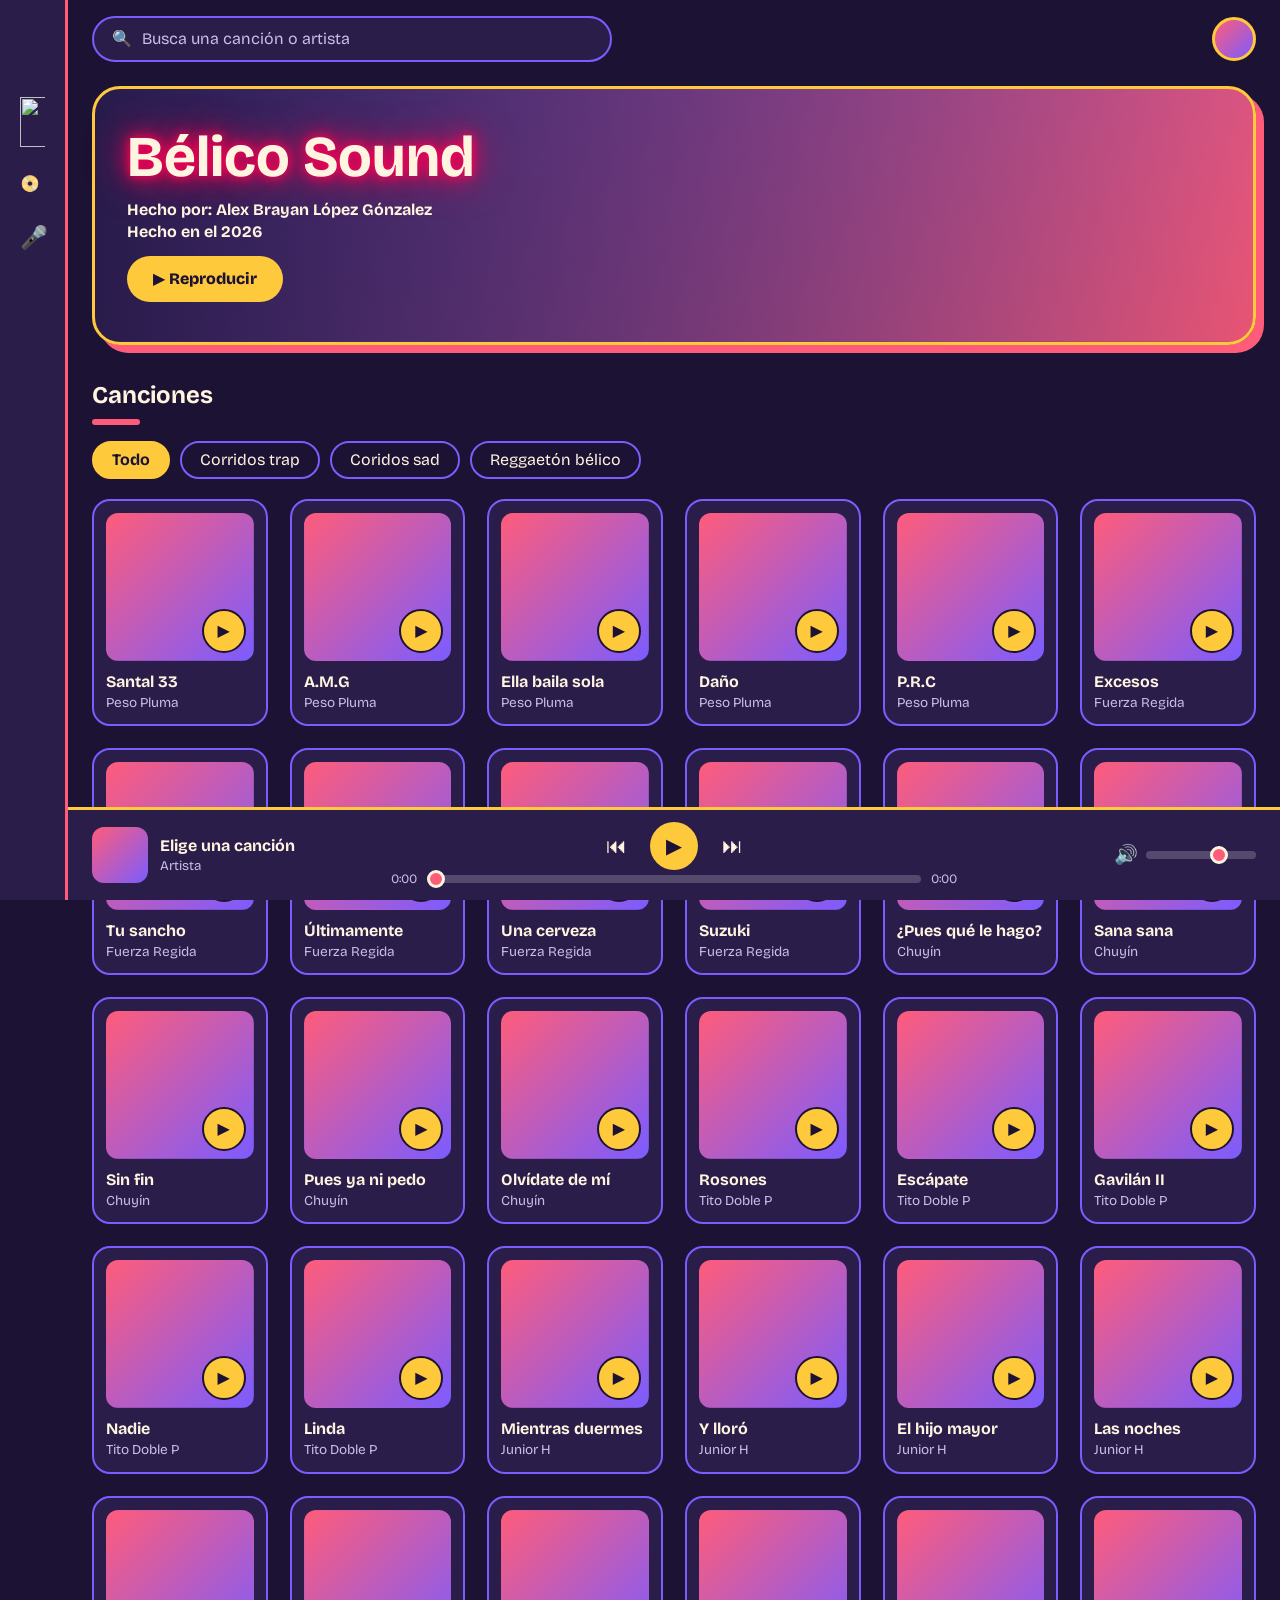
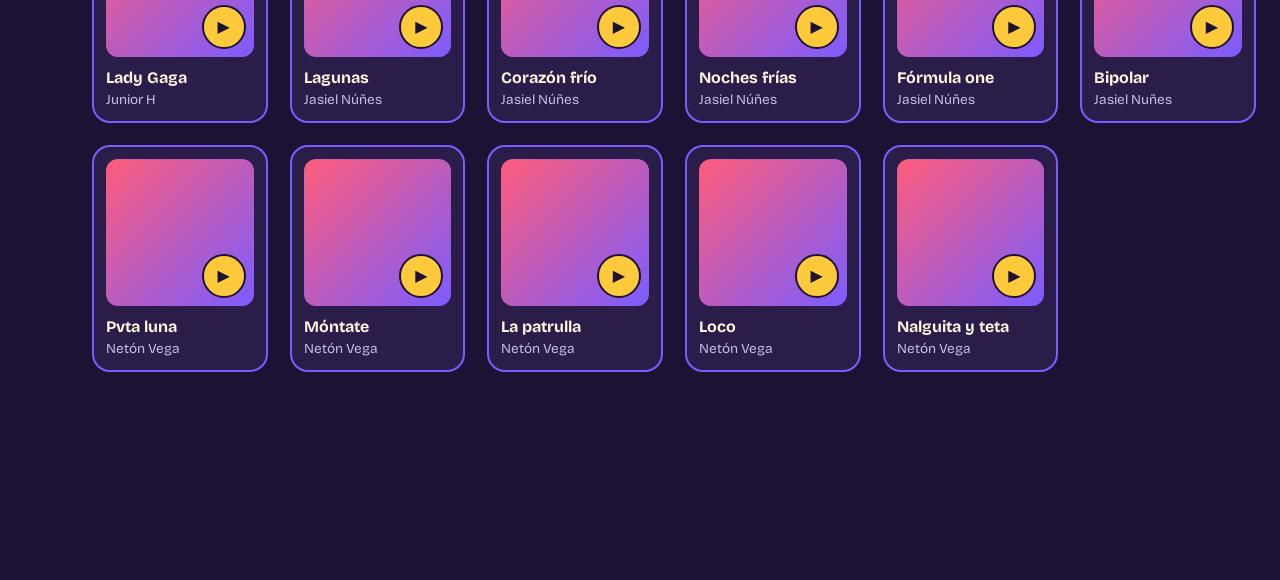
==== index.html @ 921a1dad "Add files via upload" ====
<!DOCTYPE html>
<html lang="es">
<head>
  <meta charset="UTF-8">
  <meta name="viewport" content="width=device-width, initial-scale=1">
  <title>Rancho Sonoro</title>
  <!-- Letra (necesita internet; si no hay, se usa una letra normal del sistema) -->
  <link href="https://fonts.googleapis.com/css2?family=Bricolage+Grotesque:wght@400;700;800&display=swap" rel="stylesheet">
  <link rel="stylesheet" href="style.css">
</head>
<body>

<!--
  =====================================================
  CÓMO ORGANIZAR TUS ARCHIVOS (todo en la misma carpeta):
    index.html   <- este archivo
    style.css
    musica/      <- aquí guardas tus .mp3
    img/         <- aquí guardas tus fotos (portadas, banner, artistas)
  =====================================================
-->

<!-- =====================================================
     1. MENÚ LATERAL
     Se abre solo al pasar el mouse. Cada <a> es un botón del menú.
     👉 AQUÍ VA: el logo/nombre de tu página y los enlaces a tus secciones.
     Para cambiar el ícono, cambia el emoji. Para cambiar el nombre, cambia el texto.
     ===================================================== -->
<nav class="menu">

  <h2><span class="texto">Regional Mexicano</span></h2>
  <a href="#inicio"><IMG SRC="img_inicio.png" height="50" width="50"> </span><span class="texto">Inicio</span></a>
  <a href="formulario.html">📀</span><span class="texto">Premium</span></a>
<div class="grupo">
  <a href="#" class="con"><span class="icono">🎤</span><span class="texto">Artistas 🔻</span></a>
  <div class="submenu" id="submenu">
   <a href="Peso_Pluma.html">Peso Pluma</a>
   <a href="fuerza_regida.html">Fuerza Regida</a>
   <a href="tito.html ">Tito Doble P</a>
   <a href="junior.html">Junior H</a>
   <a href="jasiel.html">Jasiel Núñes</a>
   <a href="chuyin.html ">Chuyín</a>
   <a href="neton.html">Netón Vega</a>
  </div>
</div>
</nav>

<main class="contenido">

  <!-- =====================================================
       2. BARRA DE ARRIBA
       👉 BUSCADOR: funciona solo, escribe y filtra las canciones por nombre o artista.
       👉 FOTO DE PERFIL: pon tu foto en data-img="img/perfil.jpg"
       ===================================================== -->
  <header class="barra-superior">
    <div class="buscador">
      <span>🔍</span>
      <input type="search" id="buscador" placeholder="Busca una canción o artista" autocomplete="off">
    </div>
    <div class="perfil" data-img="img_logo.jpg"></div>
  </header>

  <!-- =====================================================
       3. PORTADA GRANDE (HERO)
       👉 AQUÍ VA: un título principal, una frase corta y una imagen de fondo.
       Imagen de fondo: cambia data-img="img/banner.jpg"
       El botón reproduce la primera canción de la lista.
       ===================================================== -->
  <section class="hero" id="inicio" data-img="img/banner.jpg">
    <h1><font color="" style="text-shadow: 0 0 10px #ff0055, 0 0 20px #ff0055, 0 0 40px #ff0055;">Bélico Sound</h1></font>
    <h4><p>Hecho por: Alex Brayan López Gónzalez<br>
    Hecho en el 2026</p></h4>
    <button class="btn" id="btnHero">▶ Reproducir</button>
  </section>

  <!-- =====================================================
       4. CANCIONES
       👉 CATEGORÍAS: cada botón filtra las canciones. El nombre en data-categoria
          debe ser IGUAL al data-categoria de las canciones que quieras en esa categoría.
          (el botón "Todo" siempre muestra todas)
       ===================================================== -->
  <section class="seccion" id="canciones">
    <h2>Canciones</h2>

    <div class="categorias">
      <button class="chip activo" data-categoria="todo">Todo</button>
      <button class="chip" data-categoria="categoria1">Corridos trap</button>
      <button class="chip" data-categoria="categoria2">Coridos sad</button>
      <button class="chip" data-categoria="categoria3">Reggaetón bélico</button>
    </div>

    <!--
      👉 CADA CANCIÓN es un bloque <article class="cancion"> (hay 6 de ejemplo).
      Para AGREGAR una canción: copia un bloque completo y pégalo abajo.
      Para QUITAR una: borra el bloque completo.
      Lo que debes cambiar en cada bloque:
        data-src       = ruta del audio, ejemplo "musica/mi-cancion.mp3"
        data-img       = ruta de la portada, ejemplo "img/mi-portada.jpg"
        data-categoria = categoría (debe coincidir con un botón de arriba)
        <h3>           = nombre de la canción
        <p>            = nombre del artista
      Al hacer clic en la tarjeta (o en el botón ▶) se reproduce.
    -->
    <div class="lista" id="lista">

      <article class="cancion" data-src="musica1_peso pluma.mp3" data-img="img1_peso pluma.jpg" data-categoria="categoria1">
        <div class="cover"><button class="boton-play" aria-label="Reproducir">▶</button></div>
        <h3>Santal 33</h3>
        <p>Peso Pluma</p>
      </article>

      <article class="cancion" data-src="musica2_peso pluma.mp3" data-img="img2_peso pluma.jpg" data-categoria="categoria1">
        <div class="cover"><button class="boton-play" aria-label="Reproducir">▶</button></div>
        <h3>A.M.G</h3>
        <p>Peso Pluma</p>
      </article>
      <article class="cancion" data-src="musica3_peso pluma.mp3" data-img="img3_peso pluma.jpg" data-categoria="categoria1">

        <div class="cover"><button class="boton-play" aria-label="Reproducir">▶</button></div>
        <h3>Ella baila sola</h3>
        <p>Peso Pluma</p>
      </article>

      <article class="cancion" data-src="musica4_peso pluma.mp3" data-img="img4_peso pluma.jpg" data-categoria="categoria2">
        <div class="cover"><button class="boton-play" aria-label="Reproducir">▶</button></div>
        <h3>Daño</h3>
        <p>Peso Pluma</p>
      </article>
      <article class="cancion" data-src="musica5_peso pluma.mp3" data-img="img5_peso pluma.jpg" data-categoria="categoria1">
        <div class="cover"><button class="boton-play" aria-label="Reproducir">▶</button></div>
        <h3>P.R.C</h3>
        <p>Peso Pluma</p>
      </article>

      <article class="cancion" data-src="musica1_fuerza regida.mp3" data-img="img1_fuerza regida.jpg" data-categoria="categoria1">
        <div class="cover"><button class="boton-play" aria-label="Reproducir">▶</button></div>
        <h3>Excesos</h3>
        <p>Fuerza Regida</p>
      </article>

      <article class="cancion" data-src="musica2_fuerza regida.mp3" data-img="img2_fuerza regida.jpg" data-categoria="categoria1">
        <div class="cover"><button class="boton-play" aria-label="Reproducir">▶</button></div>
        <h3>Tu sancho</h3>
        <p>Fuerza Regida</p>
      </article>

      <article class="cancion" data-src="musica3_fuerza regida.mp3" data-img="img3_fuerza regida.jpg" data-categoria="categoria1">
        <div class="cover"><button class="boton-play" aria-label="Reproducir">▶</button></div>
        <h3>Últimamente</h3>
        <p>Fuerza Regida </p>
      </article>

      <article class="cancion" data-src="musica4_fuerza regida.mp3" data-img="img4_fuerza regida.jpg" data-categoria="categoria2">
        <div class="cover"><button class="boton-play" aria-label="Reproducir">▶</button></div>
        <h3>Una cerveza</h3>
        <p>Fuerza Regida</p>
      </article>

      <article class="cancion" data-src="musica5_fuerza regida.mp3" data-img="img5_fuerza regida.jpg" data-categoria="categoria3">
        <div class="cover"><button class="boton-play" aria-label="Reproducir">▶</button></div>
        <h3>Suzuki</h3>
        <p>Fuerza Regida</p>
      </article>
           <article class="cancion" data-src="musica1_chuyin.mp3" data-img="img1_chuyin.jpg" data-categoria="categoria1">
        <div class="cover"><button class="boton-play" aria-label="Reproducir">▶</button></div>
        <h3>¿Pues qué le hago?</h3>
        <p>Chuyín</p>
      </article>

      <article class="cancion" data-src="musica2_chuyin.mp3" data-img="img4_chuyin.jpg" data-categoria="categoria2">
        <div class="cover"><button class="boton-play" aria-label="Reproducir">▶</button></div>
        <h3>Sana sana</h3>
        <p>Chuyín</p>
      </article>

      <article class="cancion" data-src="musica3_chuyin.mp3" data-img="img3_chuyin.jpg" data-categoria="categoria2">
        <div class="cover"><button class="boton-play" aria-label="Reproducir">▶</button></div>
        <h3>Sin fin</h3>
        <p>Chuyín</p>
      </article>

      <article class="cancion" data-src="musica4_chuyin.mp3" data-img="img4_chuyin.jpg" data-categoria="categoria1">
        <div class="cover"><button class="boton-play" aria-label="Reproducir">▶</button></div>
        <h3>Pues ya ni pedo</h3>
        <p>Chuyín</p>
      </article>

      <article class="cancion" data-src="musica5_chuyin.mp3" data-img="img4_chuyin.jpg" data-categoria="categoria1">
        <div class="cover"><button class="boton-play" aria-label="Reproducir">▶</button></div>
        <h3>Olvídate de mí</h3>
        <p>Chuyín</p>
      </article>
         <article class="cancion" data-src="musica1_tito.mp3" data-img="img1_tito.jpg" data-categoria="categoria1">
        <div class="cover"><button class="boton-play" aria-label="Reproducir">▶</button></div>
        <h3>Rosones</h3>
        <p>Tito Doble P</p>
      </article>

      <article class="cancion" data-src="musica2_tito.mp3" data-img="img2_tito.jpg" data-categoria="categoria1">
        <div class="cover"><button class="boton-play" aria-label="Reproducir">▶</button></div>
        <h3>Escápate</h3>
        <p>Tito Doble P</p>
      </article>

      <article class="cancion" data-src="musica3_tito.mp3" data-img="img3_tito.jpg" data-categoria="categoria1">
        <div class="cover"><button class="boton-play" aria-label="Reproducir">▶</button></div>
        <h3>Gavilán II</h3>
        <p>Tito Doble P</p>
      </article>

      <article class="cancion" data-src="musica4_tito.mp3" data-img="img4_tito.jpg" data-categoria="categoria2">
        <div class="cover"><button class="boton-play" aria-label="Reproducir">▶</button></div>
        <h3>Nadie</h3>
        <p>Tito Doble P</p>
      </article>

      <article class="cancion" data-src="musica5_tito.mp3" data-img="img5_tito.jpg" data-categoria="categoria3">
        <div class="cover"><button class="boton-play" aria-label="Reproducir">▶</button></div>
        <h3>Linda</h3>
        <p>Tito Doble P</p>
      </article>
         <article class="cancion" data-src="musica1_junior h.mp3" data-img="img1_junior h.jpg" data-categoria="categoria2">
        <div class="cover"><button class="boton-play" aria-label="Reproducir">▶</button></div>
        <h3>Mientras duermes</h3>
        <p>Junior H</p>
      </article>

      <article class="cancion" data-src="musica2_junior h.mp3" data-img="img2_junior h.jpg" data-categoria="categoria2">
        <div class="cover"><button class="boton-play" aria-label="Reproducir">▶</button></div>
        <h3>Y lloró</h3>
        <p>Junior H</p>
      </article>

      <article class="cancion" data-src="musica3_junior h.mp3" data-img="img3_junior h.jpg" data-categoria="categoria1">
        <div class="cover"><button class="boton-play" aria-label="Reproducir">▶</button></div>
        <h3>El hijo mayor</h3>
         <p>Junior H</p>
      </article>

      <article class="cancion" data-src="musica4_junior h.mp3" data-img="img4_junior h.jpg" data-categoria="categoria2">
        <div class="cover"><button class="boton-play" aria-label="Reproducir">▶</button></div>
        <h3>Las noches</h3>
        <p>Junior H</p>
      </article>

      <article class="cancion" data-src="musica5_junior h.mp3" data-img="img5_junior h.jpg" data-categoria="categoria1">
        <div class="cover"><button class="boton-play" aria-label="Reproducir">▶</button></div>
        <h3>Lady Gaga</h3>
        <p>Junior H</p>
      </article>
        <article class="cancion" data-src="musica1_jasiel.mp3" data-img="img1_jasiel.jpg" data-categoria="categoria2">
        <div class="cover"><button class="boton-play" aria-label="Reproducir">▶</button></div>
        <h3>Lagunas</h3>
        <p>Jasiel Núñes</p>
      </article>

      <article class="cancion" data-src="musica2_jasiel.mp3" data-img="img2_jasiel.jpg" data-categoria="categoria2">
        <div class="cover"><button class="boton-play" aria-label="Reproducir">▶</button></div>
        <h3>Corazón frío</h3>
        <p>Jasiel Núñes</p>
      </article>

      <article class="cancion" data-src="musica3_jasiel.mp3" data-img="img3_jasiel.jpg" data-categoria="categoria2">
        <div class="cover"><button class="boton-play" aria-label="Reproducir">▶</button></div>
        <h3>Noches frías</h3>
        <p>Jasiel Núñes</p>
      </article>

      <article class="cancion" data-src="musica4_jasiel.mp3" data-img="img4_jasiel.jpg" data-categoria="categoria1">
        <div class="cover"><button class="boton-play" aria-label="Reproducir">▶</button></div>
        <h3>Fórmula one</h3>
        <p>Jasiel Núñes</p>
      </article>

      <article class="cancion" data-src="musica5_jasiel.mp3" data-img="img5_jasiel.jpg" data-categoria="categoria2">
        <div class="cover"><button class="boton-play" aria-label="Reproducir">▶</button></div>
        <h3>Bipolar</h3>
        <p>Jasiel Nuñes</p>
      </article>
       <article class="cancion" data-src="musica1_neton.mp3" data-img="img1_neton.jpg" data-categoria="categoria2">
        <div class="cover"><button class="boton-play" aria-label="Reproducir">▶</button></div>
        <h3>Pvta luna</h3>
        <p>Netón Vega</p>
      </article>

      <article class="cancion" data-src="musica2_neton.mp3" data-img="img2_neton.jpg" data-categoria="categoria3">
        <div class="cover"><button class="boton-play" aria-label="Reproducir">▶</button></div>
        <h3>Móntate</h3>
        <p>Netón Vega</p>
      </article>

      <article class="cancion" data-src="musica3_neton.mp3" data-img="img3_neton.jpg" data-categoria="categoria1">
        <div class="cover"><button class="boton-play" aria-label="Reproducir">▶</button></div>
        <h3>La patrulla</h3>
        <p>Netón Vega</p>
      </article>

      <article class="cancion" data-src="musica4_neton.mp3" data-img="img4_neton.jpg" data-categoria="categoria3">
        <div class="cover"><button class="boton-play" aria-label="Reproducir">▶</button></div>
        <h3>Loco</h3>
        <p>Netón Vega</p>
      </article>

      <article class="cancion" data-src="musica5_neton.mp3" data-img="img5_neton.jpg" data-categoria="categoria3">
        <div class="cover"><button class="boton-play" aria-label="Reproducir">▶</button></div>
        <h3>Nalguita y teta</h3>
        <p>Netón Vega</p>
      </article>




    </div>
    <p class="vacio" id="vacio" hidden>No hay resultados. Prueba con otra palabra o categoría.</p>
  </section>

 
</main>

<!-- =====================================================
     6. REPRODUCTOR (barra de abajo)
     No necesitas tocar nada aquí: muestra solo la canción que suena
     (portada, nombre, artista) y tiene anterior, play/pausa, siguiente,
     barra de progreso (puedes adelantar), volumen y silencio.
     ===================================================== -->
<footer class="reproductor">
  <div class="ahora">
    <div class="cover" id="pCover"></div>
    <div><b id="pTitulo">Elige una canción</b><small id="pArtista">Artista</small></div>
  </div>

  <div class="controles">
    <div class="botones">
      <button id="btnPrev" aria-label="Anterior">⏮</button>
      <button id="btnPlay" class="principal" aria-label="Reproducir o pausar">▶</button>
      <button id="btnNext" aria-label="Siguiente">⏭</button>
    </div>
    <div class="tiempo">
      <span id="tActual">0:00</span>
      <input type="range" id="barra" min="0" max="100" step="0.1" value="0" aria-label="Progreso de la canción">
      <span id="tTotal">0:00</span>
    </div>
  </div>

  <div class="volumen">
    <button id="btnMute" aria-label="Silenciar">🔊</button>
    <input type="range" id="vol" min="0" max="100" value="70" aria-label="Volumen">
  </div>
</footer>

<!-- Mensaje que aparece si no se encuentra un audio -->
<div class="aviso" id="aviso" hidden></div>

<!-- =====================================================
     7. JAVASCRIPT (lo que hace que todo funcione)
     No necesitas modificarlo para agregar canciones, fotos o categorías.
     ===================================================== -->
<script>
const $  = (s, p = document) => p.querySelector(s);
const $$ = (s, p = document) => [...p.querySelectorAll(s)];

// --- Imágenes: toma cada data-img y lo usa como fondo ---
$$('[data-img]').forEach(el => {
  if (el.dataset.img) el.style.setProperty('--img', `url("${el.dataset.img}")`);
});

// --- Variables ---
const audio = new Audio();
audio.volume = 0.7;
const canciones = $$('.cancion');
let actual = -1, categoria = 'todo', temporizador;

const buscador = $('#buscador'), vacio = $('#vacio'), aviso = $('#aviso');
const pTitulo = $('#pTitulo'), pArtista = $('#pArtista'), pCover = $('#pCover');
const btnPlay = $('#btnPlay'), barra = $('#barra'), vol = $('#vol'), btnMute = $('#btnMute');
const tActual = $('#tActual'), tTotal = $('#tTotal');

// --- Funciones de ayuda ---
const formato = t => isFinite(t) ? Math.floor(t / 60) + ':' + String(Math.floor(t % 60)).padStart(2, '0') : '0:00';
const pintar = input => input.style.setProperty('--p', (input.value / input.max * 100) + '%');

function mostrarAviso(msg) {
  aviso.textContent = msg;
  aviso.hidden = false;
  clearTimeout(temporizador);
  temporizador = setTimeout(() => aviso.hidden = true, 4000);
}

// --- Buscador + categorías ---
function filtrar() {
  const q = buscador.value.trim().toLowerCase();
  let visibles = 0;
  canciones.forEach(c => {
    const texto = (c.querySelector('h3').textContent + ' ' + c.querySelector('p').textContent).toLowerCase();
    const ok = texto.includes(q) && (categoria === 'todo' || c.dataset.categoria === categoria);
    c.hidden = !ok;
    if (ok) visibles++;
  });
  vacio.hidden = visibles > 0;
}

// --- Reproductor ---
function cargar(i) {
  actual = i;
  const c = canciones[i];
  audio.src = c.dataset.src;
  pTitulo.textContent = c.querySelector('h3').textContent;
  pArtista.textContent = c.querySelector('p').textContent;
  pCover.style.setProperty('--img', c.style.getPropertyValue('--img') || 'none');
  audio.play().catch(() => {});
}

function alternar() {                       // play / pausa
  if (actual < 0) {                         // si no hay canción elegida, pone la primera visible
    const primera = canciones.findIndex(c => !c.hidden);
    if (primera >= 0) cargar(primera);
    return;
  }
  audio.paused ? audio.play().catch(() => {}) : audio.pause();
}

function mover(dir) {                       // 1 = siguiente, -1 = anterior
  const visibles = canciones.filter(c => !c.hidden);
  if (!visibles.length) return;
  let k = visibles.indexOf(canciones[actual]);
  k = k < 0 ? 0 : (k + dir + visibles.length) % visibles.length;
  cargar(canciones.indexOf(visibles[k]));
}

function actualizarUI() {                   // cambia ▶ / ⏸ y resalta la tarjeta que suena
  btnPlay.textContent = audio.paused ? '▶' : '⏸';
  canciones.forEach((c, i) => {
    const suena = i === actual;
    c.classList.toggle('sonando', suena);
    c.querySelector('.boton-play').textContent = (suena && !audio.paused) ? '⏸' : '▶';
  });
}

// --- Eventos del audio ---
audio.addEventListener('play', actualizarUI);
audio.addEventListener('pause', actualizarUI);
audio.addEventListener('ended', () => mover(1));
audio.addEventListener('error', () => mostrarAviso('No se encontró el audio. Revisa la ruta en data-src.'));
audio.addEventListener('loadedmetadata', () => tTotal.textContent = formato(audio.duration));
audio.addEventListener('timeupdate', () => {
  barra.value = audio.duration ? audio.currentTime / audio.duration * 100 : 0;
  pintar(barra);
  tActual.textContent = formato(audio.currentTime);
});

// --- Controles ---
barra.addEventListener('input', () => {
  if (audio.duration) audio.currentTime = barra.value / 100 * audio.duration;
  pintar(barra);
});
vol.addEventListener('input', () => {
  audio.volume = vol.value / 100;
  audio.muted = false;
  btnMute.textContent = vol.value == 0 ? '🔇' : '🔊';
  pintar(vol);
});
btnMute.addEventListener('click', () => {
  audio.muted = !audio.muted;
  btnMute.textContent = audio.muted ? '🔇' : '🔊';
});
btnPlay.addEventListener('click', alternar);
$('#btnHero').addEventListener('click', alternar);
$('#btnNext').addEventListener('click', () => mover(1));
$('#btnPrev').addEventListener('click', () => {
  if (audio.currentTime > 3) audio.currentTime = 0; else mover(-1);
});

// --- Clic en una tarjeta: reproduce (o pausa si ya es la que suena) ---
canciones.forEach((c, i) => c.addEventListener('click', () => i === actual ? alternar() : cargar(i)));

// --- Categorías ---
$$('.chip').forEach(ch => ch.addEventListener('click', () => {
  $$('.chip').forEach(x => x.classList.remove('activo'));
  ch.classList.add('activo');
  categoria = ch.dataset.categoria;
  filtrar();
}));

// --- Artistas: al tocar uno, filtra por su nombre ---
$$('.artista').forEach(a => a.addEventListener('click', () => {
  const nombre = a.lastElementChild.textContent;
  buscador.value = buscador.value === nombre ? '' : nombre;
  filtrar();
  $('#canciones').scrollIntoView();
}));

buscador.addEventListener('input', filtrar);
$('#irBuscar').addEventListener('click', e => {
  e.preventDefault();
  window.scrollTo({ top: 0 });
  buscador.focus();
});

pintar(barra);
pintar(vol);
</script>
</body>
</html>
---- style.css ----
/* =====================================================
   PLANTILLA MUSICAL - style.css  (versión RESPONSIVA)
   Aquí cambias colores y tamaños. Todo lo de arriba (:root)
   es lo más fácil de modificar.
   Se adapta a: celular, tablet y computadora.
   ===================================================== */

/* ---------- 1. COLORES Y MEDIDAS (cámbialos a tu gusto) ---------- */
:root {
  --fondo: #1c1233;        /* color de fondo de toda la página */
  --tarjeta: #2a1d4a;      /* fondo de tarjetas, menú y reproductor */
  --texto: #fff4e0;        /* color del texto */
  --texto-suave: #c9bde6;  /* texto secundario (artista, tiempo) */
  --coral: #ff5c7a;        /* color de acento 1 */
  --sol: #ffc93c;          /* color de acento 2 (botón play) */
  --menta: #46e3b7;        /* color de acento 3 (hover) */
  --violeta: #7b5cff;      /* color de acento 4 (bordes) */
  --menu-cerrado: 68px;    /* ancho del menú cuando está cerrado (computadora) */
  --menu-abierto: 230px;   /* ancho del menú al pasar el mouse (computadora) */
  --barra-menu: 56px;      /* alto del menú de arriba (celular y tablet) */
  --radio: 18px;           /* qué tan redondeadas son las tarjetas */
}


/* ---------- 2. BASE ---------- */
* { box-sizing: border-box; margin: 0; padding: 0; }
[hidden] { display: none !important; }
html { scroll-behavior: smooth; -webkit-text-size-adjust: 100%; }
body {
  font-family: 'Bricolage Grotesque', system-ui, sans-serif;
  background: var(--fondo);
  color: var(--texto);
  min-height: 100vh;
  line-height: 1.4;
  overflow-x: hidden;            /* nunca scroll horizontal */
}
img, video { max-width: 100%; }
button, input { font: inherit; color: inherit; }
button { cursor: pointer; }
:focus-visible { outline: 3px solid var(--menta); outline-offset: 2px; }

/* Imágenes: si no pones foto se ve este degradado (así nunca queda vacío) */
.cover, .avatar, .perfil {
  background-image: var(--img, none), linear-gradient(135deg, var(--coral), var(--violeta));
  background-size: cover;
  background-position: center;
}

/* ---------- 3. MENÚ LATERAL (computadora: se abre al pasar el mouse) ---------- */
.menu {
  position: fixed; top: 0; bottom: 0; left: 0;
  width: var(--menu-cerrado);
  background: var(--tarjeta);
  border-right: 3px solid var(--coral);
  padding: 14px 10px;
  display: flex; flex-direction: column; gap: 6px;
  overflow-x: hidden;
  overflow-y: auto;
  z-index: 50;
  transition: width .3s ease;
}
.menu:hover, .menu:focus-within { width: var(--menu-abierto); }
.menu a {
  display: flex; align-items: center; gap: 14px;
  padding: 10px; border-radius: 14px;
  color: var(--texto); text-decoration: none; white-space: nowrap;
}
.menu a:hover { background: var(--fondo); }
.menu .icono { font-size: 1.4rem; width: 28px; text-align: center; flex-shrink: 0; }
.menu .icono-img { width: 30px; height: 30px; object-fit: contain; flex-shrink: 0; }
.menu .texto { opacity: 0; transition: opacity .2s; }
.menu:hover .texto, .menu:focus-within .texto { opacity: 1; }
.menu .logo { font-weight: 800; font-size: 1.15rem; color: var(--sol); margin-bottom: 14px; }

/* Submenú de artistas: se despliega hacia abajo dentro del menú */
.grupo { position: relative; }
.submenu {
  display: none;
  flex-direction: column; gap: 2px;
  padding: 2px 0 6px 18px;
}
.submenu a { padding: 8px 10px; font-size: .95rem; }
.grupo.abierto .submenu { display: flex; }

/* ---------- 4. CONTENIDO PRINCIPAL ---------- */
.contenido { margin-left: var(--menu-cerrado); padding: 0 24px 170px; }

/* Barra de arriba: buscador + foto de perfil */
.barra-superior {
  position: sticky; top: 0; z-index: 20;
  display: flex; align-items: center; gap: 14px;
  padding: 16px 0; background: var(--fondo);
}
.buscador {
  flex: 1; min-width: 0; max-width: 520px;
  display: flex; align-items: center; gap: 10px;
  background: var(--tarjeta);
  border: 2px solid var(--violeta);
  border-radius: 99px; padding: 10px 18px;
}
.buscador:focus-within { border-color: var(--menta); }
.buscador input { flex: 1; min-width: 0; width: 100%; text-overflow: ellipsis; background: none; border: 0; outline: 0; }
.buscador input::placeholder { color: var(--texto-suave); }
.perfil { width: 44px; height: 44px; border-radius: 50%; border: 3px solid var(--sol); margin-left: auto; flex-shrink: 0; }

/* Portada grande (hero) */
.hero {
  min-height: 250px;
  margin: 8px 0 34px;
  padding: 40px 32px;
  display: flex; flex-direction: column; justify-content: flex-end; gap: 12px;
  border: 3px solid var(--sol);
  border-radius: 28px;
  box-shadow: 8px 8px 0 var(--coral);
  background-image:
    linear-gradient(90deg, rgba(28, 18, 51, .88), rgba(28, 18, 51, .1)),
    var(--img, none),
    linear-gradient(120deg, var(--violeta), var(--coral));
  background-size: cover;
  background-position: center;
}
.hero h1 { font-size: clamp(2rem, 6vw, 3.6rem); line-height: 1; max-width: 14ch; overflow-wrap: break-word; }
.hero p { max-width: 40ch; }
.neon { text-shadow: 0 0 10px #ff0055, 0 0 20px #ff0055, 0 0 40px #ff0055; }
.creditos { font-size: 1rem; font-weight: 700; }
.btn {
  align-self: flex-start;
  background: var(--sol); color: var(--fondo);
  border: 0; border-radius: 99px;
  padding: 12px 26px; font-weight: 800;
}
.btn:hover { background: var(--menta); }

/* Biografía del artista (texto + foto) - reemplaza la tabla de antes */
.bio { display: flex; align-items: center; gap: 28px; }
.bio p {
  flex: 1; min-width: 0; max-width: none;
  text-align: justify; hyphens: auto; overflow-wrap: break-word;
}
.foto-artista {
  flex: 0 0 auto;
  width: min(38%, 400px); height: auto;
  object-fit: contain;   /* la foto se ve completa, sin recortes */
  border: 2px solid #00ffff;
  box-shadow: 0 0 15px #00ffff, 0 0 30px #00ffff;
  border-radius: 16px;
}

/* Video del artista */
.video {
  display: block;
  width: 100%; max-width: 840px; height: auto;
  aspect-ratio: 16 / 9;
  margin: 0 auto;
  background: #000;
  border-radius: 12px;
}
.hero-video { align-items: center; justify-content: center; }

/* Secciones */
.seccion { margin-bottom: 38px; scroll-margin-top: 80px; }
.seccion h2 { font-size: 1.5rem; margin-bottom: 16px; }
.seccion h2::after {
  content: ""; display: block;
  width: 48px; height: 6px; margin-top: 6px;
  background: var(--coral); border-radius: 99px;
}

/* Botones de categoría */
.categorias { display: flex; flex-wrap: wrap; gap: 10px; margin-bottom: 20px; }
.chip {
  background: none; border: 2px solid var(--violeta);
  border-radius: 99px; padding: 6px 18px;
}
.chip:hover { border-color: var(--menta); }
.chip.activo { background: var(--sol); border-color: var(--sol); color: var(--fondo); font-weight: 700; }

/* ---------- 5. TARJETAS DE CANCIONES ---------- */
.lista {
  display: grid;
  grid-template-columns: repeat(auto-fill, minmax(160px, 1fr));
  gap: 22px;
}
.cancion {
  position: relative; cursor: pointer;
  background: var(--tarjeta);
  border: 2px solid var(--violeta);
  border-radius: var(--radio);
  padding: 12px;
  min-width: 0;
  transition: transform .2s, box-shadow .2s;
}
.cancion:hover { transform: translate(-3px, -3px); box-shadow: 6px 6px 0 var(--menta); }
.cancion.sonando { border-color: var(--sol); box-shadow: 6px 6px 0 var(--sol); }
.cancion .cover { aspect-ratio: 1; border-radius: 12px; position: relative; margin-bottom: 10px; }
.cancion h3, .cancion p { white-space: nowrap; overflow: hidden; text-overflow: ellipsis; }
.cancion h3 { font-size: 1rem; }
.cancion p { font-size: .85rem; color: var(--texto-suave); }
.boton-play {
  position: absolute; right: 8px; bottom: 8px;
  width: 44px; height: 44px; border-radius: 50%;
  background: var(--sol); color: var(--fondo);
  border: 2px solid var(--fondo);
}
.boton-play:hover { background: var(--menta); }
.vacio { color: var(--texto-suave); padding: 20px 0; }

/* ---------- 6. ARTISTAS ---------- */
.artistas { display: flex; gap: 22px; overflow-x: auto; padding: 4px 4px 14px; }
.artista { background: none; border: 0; text-align: center; flex-shrink: 0; width: 96px; }
.artista .avatar {
  display: block; width: 84px; height: 84px; margin: 0 auto 8px;
  border-radius: 50%; border: 3px solid var(--coral);
}
.artista:hover .avatar { border-color: var(--menta); }

/* ---------- 7. REPRODUCTOR (barra de abajo) ---------- */
.reproductor {
  position: fixed; left: var(--menu-cerrado); right: 0; bottom: 0; z-index: 40;
  display: grid; grid-template-columns: 1fr 2fr 1fr;
  align-items: center; gap: 16px;
  padding: 12px 24px calc(12px + env(safe-area-inset-bottom, 0px));
  background: var(--tarjeta);
  border-top: 3px solid var(--sol);
}
.ahora { display: flex; align-items: center; gap: 12px; min-width: 0; }
.ahora .cover { width: 56px; height: 56px; border-radius: 12px; flex-shrink: 0; }
.ahora div:last-child { min-width: 0; }
.ahora b, .ahora small { display: block; white-space: nowrap; overflow: hidden; text-overflow: ellipsis; }
.ahora small { color: var(--texto-suave); }
.botones { display: flex; justify-content: center; align-items: center; gap: 14px; }
.botones button { background: none; border: 0; font-size: 1.3rem; width: 40px; height: 40px; }
.botones .principal { background: var(--sol); color: var(--fondo); border-radius: 50%; width: 48px; height: 48px; }
.tiempo { display: flex; align-items: center; gap: 10px; font-size: .8rem; color: var(--texto-suave); }
.tiempo input { flex: 1; min-width: 0; }
.volumen { display: flex; align-items: center; gap: 8px; justify-content: flex-end; }
.volumen button { background: none; border: 0; font-size: 1.2rem; }
.volumen input { width: 110px; }

/* Barras deslizantes (progreso y volumen) */
input[type=range] {
  -webkit-appearance: none; appearance: none;
  height: 8px; border-radius: 99px; cursor: pointer;
  background: linear-gradient(90deg, var(--sol) var(--p, 0%), rgba(255, 255, 255, .2) var(--p, 0%));
}
input[type=range]::-webkit-slider-thumb {
  -webkit-appearance: none; width: 18px; height: 18px;
  border-radius: 50%; background: var(--coral); border: 3px solid var(--texto);
}
input[type=range]::-moz-range-thumb {
  width: 12px; height: 12px;
  border-radius: 50%; background: var(--coral); border: 3px solid var(--texto);
}

/* Mensaje de aviso (por ejemplo si no encuentra el audio) */
.aviso {
  position: fixed; left: 50%; bottom: 120px; transform: translateX(-50%);
  background: var(--coral); color: var(--fondo);
  padding: 10px 20px; border-radius: 99px; font-weight: 700;
  z-index: 60; max-width: 90vw; text-align: center;
}

/* ---------- 8. RESPONSIVO ---------- */

/* Computadora: el submenú se abre también al pasar el mouse */
@media (min-width: 801px) {
  .grupo:hover .submenu { display: flex; }
  .menu:not(:hover):not(:focus-within) .submenu { display: none; }
}

/* Pantallas muy grandes */
@media (min-width: 1500px) {
  .lista { grid-template-columns: repeat(auto-fill, minmax(190px, 1fr)); }
}

/* Tablet y celular: el menú pasa ARRIBA como barra horizontal */
@media (max-width: 800px) {
  :root { --menu-abierto: 100%; }

  .menu, .menu:hover, .menu:focus-within {
    width: 100%; height: var(--barra-menu);
    top: 0; right: 0; bottom: auto;
    flex-direction: row; align-items: center; gap: 4px;
    padding: 0 8px;
    border-right: 0; border-bottom: 3px solid var(--coral);
    overflow: visible;
    transition: none;
  }
  .menu h2 { display: none; }
  .menu > a, .menu .grupo { flex: 1 1 0; min-width: 0; }
  .menu a { justify-content: center; padding: 8px 6px; gap: 8px; font-size: .95rem; }
  .menu .texto { opacity: 1; overflow: hidden; text-overflow: ellipsis; }

  /* el submenú cae justo debajo de la barra, ocupando todo el ancho */
  .grupo { position: static; }
  .submenu {
    position: absolute; top: 100%; left: 0; right: 0;
    flex-direction: row; flex-wrap: wrap; justify-content: center; gap: 8px;
    max-height: calc(100vh - var(--barra-menu)); overflow-y: auto;
    padding: 14px 12px;
    background: var(--tarjeta);
    border-bottom: 3px solid var(--coral);
  }
  .submenu a {
    border: 2px solid var(--violeta); border-radius: 99px;
    padding: 8px 16px; flex: 0 0 auto;
  }

  .contenido { margin-left: 0; padding: var(--barra-menu) 14px 190px; }
  .barra-superior { top: var(--barra-menu); padding: 12px 0; }
  .seccion { scroll-margin-top: 140px; }
  .hero { padding: 28px 20px; min-height: 210px; }

  /* biografía: foto arriba, texto abajo */
  .bio { flex-direction: column-reverse; align-items: stretch; gap: 18px; }
  .bio p { text-align: left; }
  .foto-artista { width: 100%; max-width: 360px; align-self: center; }

  .lista { grid-template-columns: repeat(auto-fill, minmax(130px, 1fr)); gap: 16px; }

  .reproductor {
    left: 0;
    grid-template-columns: 1fr auto; gap: 8px 12px;
    padding: 10px 14px calc(10px + env(safe-area-inset-bottom, 0px));
  }
  .controles { display: contents; }
  .botones { grid-column: 2; grid-row: 1; }
  .tiempo { grid-column: 1 / -1; grid-row: 2; }
  .volumen { display: none; }
  .aviso { bottom: 150px; }
}

/* Celulares pequeños */
@media (max-width: 480px) {
  .menu a { font-size: .85rem; gap: 6px; padding: 8px 4px; }
  .contenido { padding-left: 12px; padding-right: 12px; }
  .hero { border-radius: 20px; box-shadow: 5px 5px 0 var(--coral); padding: 22px 16px; margin-bottom: 26px; }
  .seccion h2 { font-size: 1.3rem; }
  .lista { grid-template-columns: repeat(2, minmax(0, 1fr)); gap: 12px; }
  .cancion { padding: 8px; }
  .boton-play { width: 38px; height: 38px; right: 6px; bottom: 6px; }
  .chip { padding: 6px 14px; font-size: .9rem; }
  .ahora .cover { width: 46px; height: 46px; }
  .botones { gap: 6px; }
}

/* Celular en horizontal (poca altura): la barra de búsqueda ya no se queda fija */
@media (max-height: 480px) and (orientation: landscape) {
  .barra-superior { position: static; }
  .contenido { padding-bottom: 130px; }
  .hero { min-height: 160px; }
}
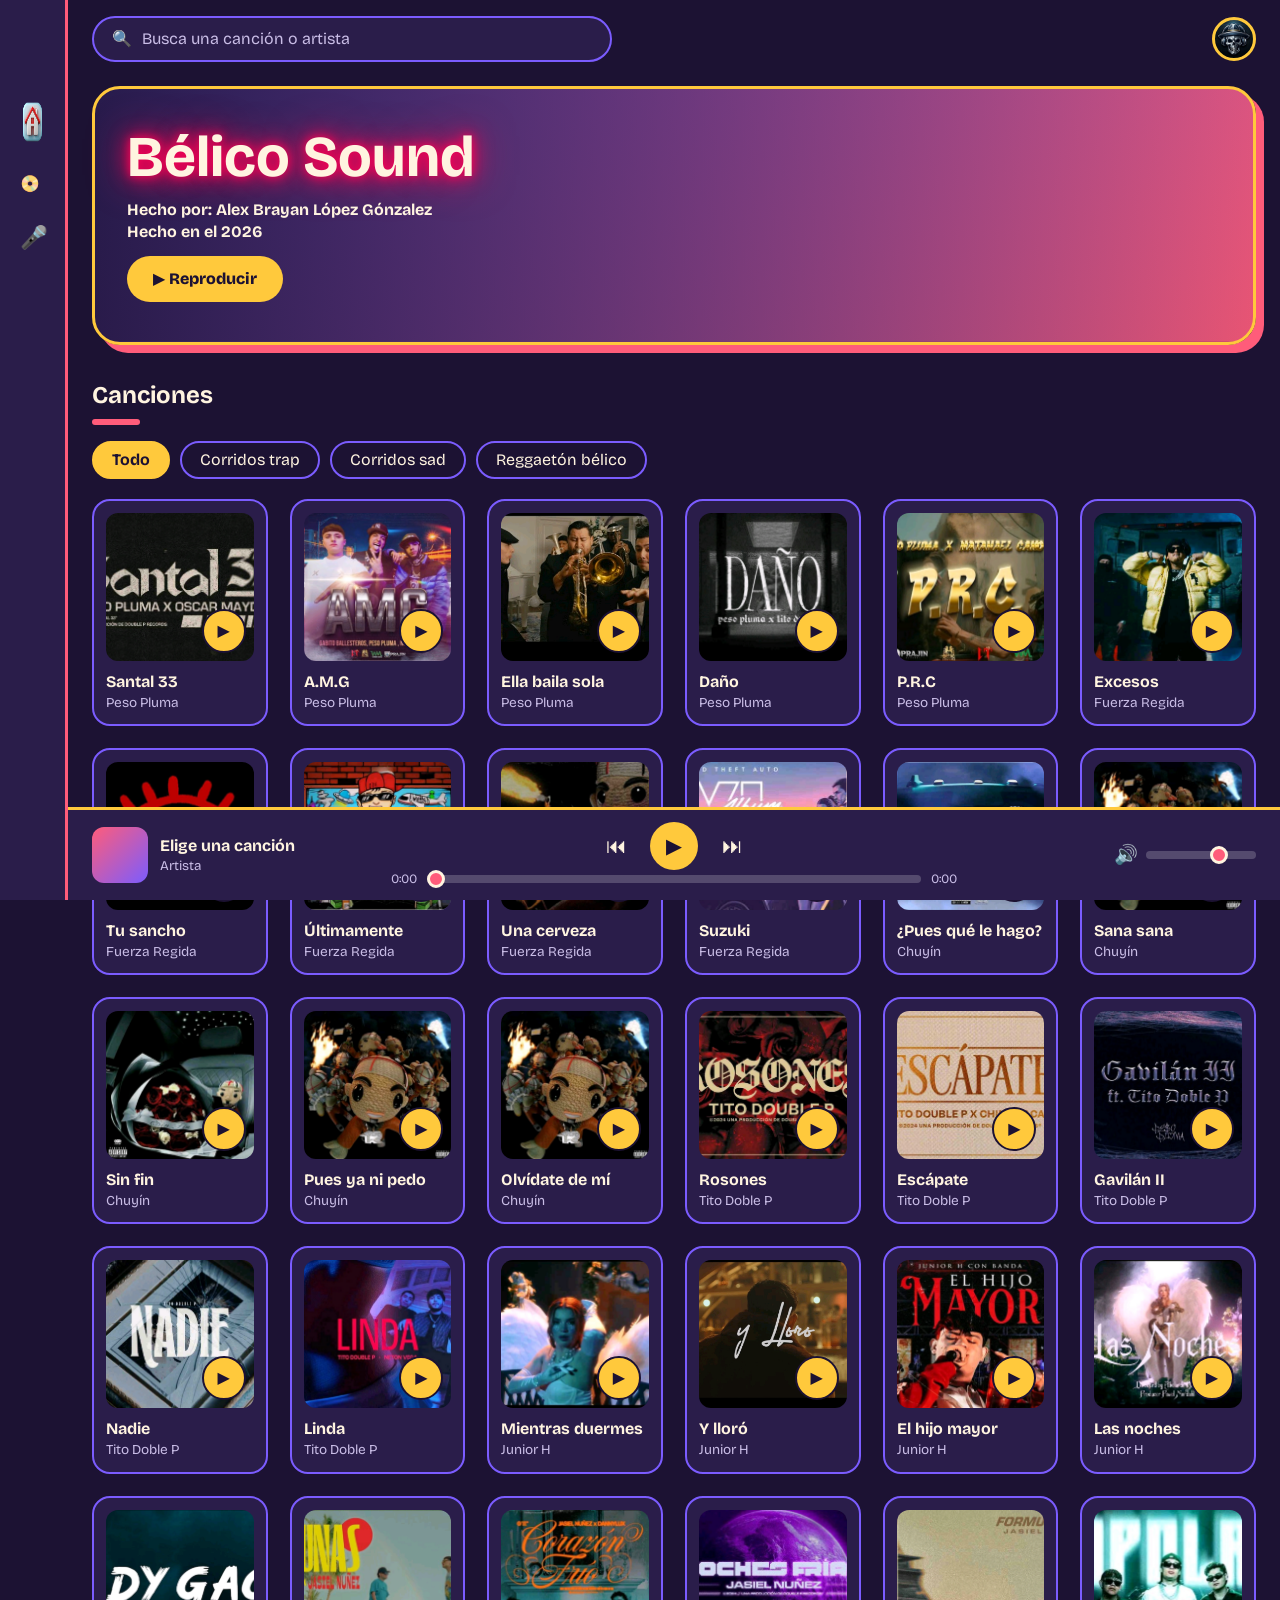
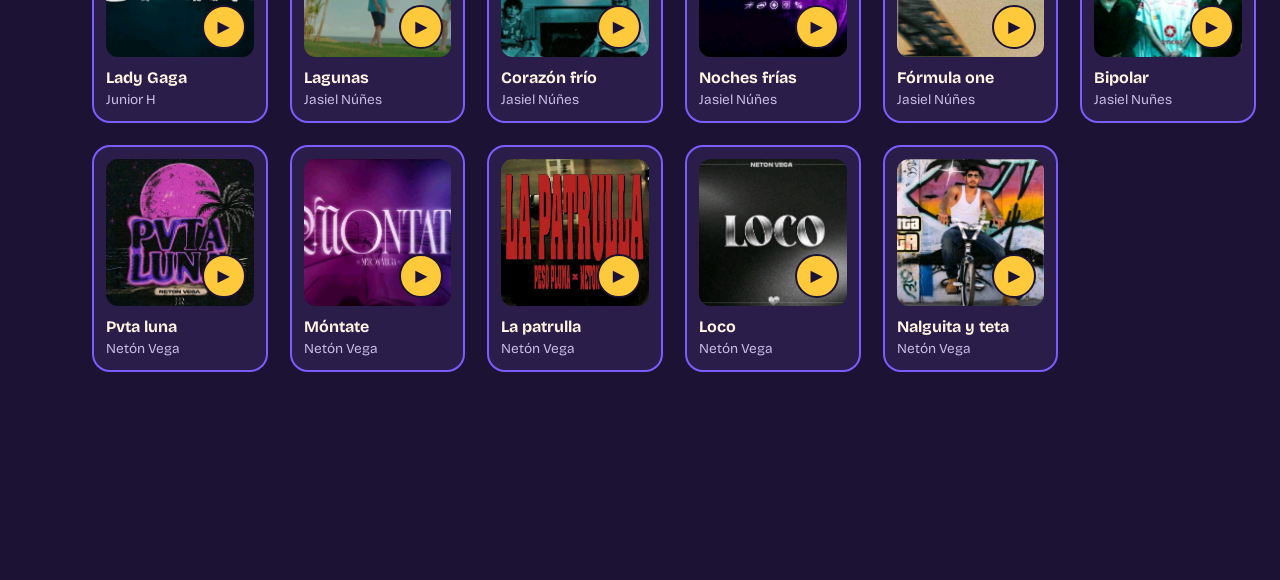
==== commit 5a3dbc58: "Update index.html" ====
--- a/index.html
+++ b/index.html
@@ -85,7 +85,7 @@
     <div class="categorias">
       <button class="chip activo" data-categoria="todo">Todo</button>
       <button class="chip" data-categoria="categoria1">Corridos trap</button>
-      <button class="chip" data-categoria="categoria2">Coridos sad</button>
+      <button class="chip" data-categoria="categoria2">Corridos sad</button>
       <button class="chip" data-categoria="categoria3">Reggaetón bélico</button>
     </div>
 
